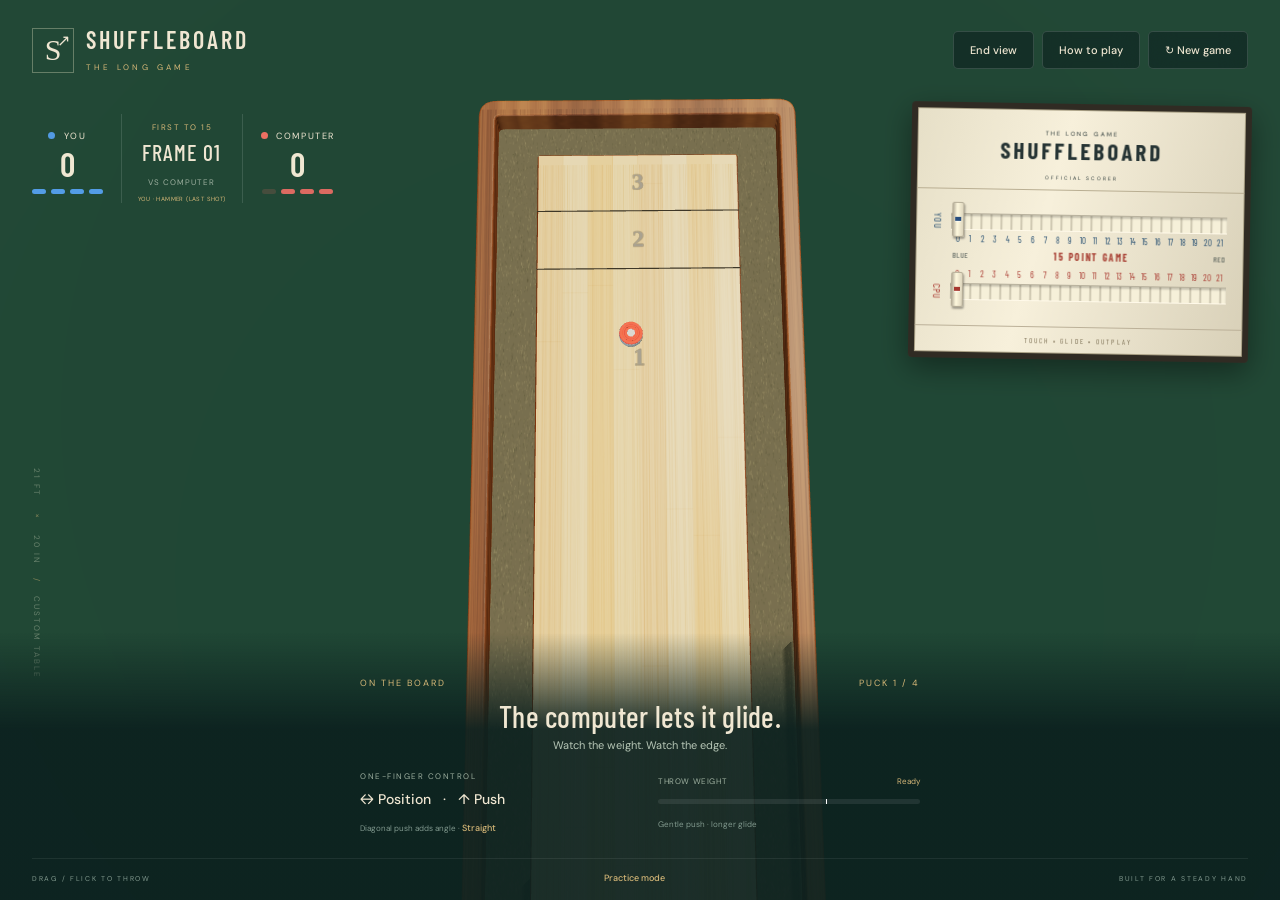
==== index.html @ edce2329 "Replace Blender template with playable 3D shuffleboard web game" ====
<!doctype html><html lang="en"><head><meta charset="utf-8"><meta name="viewport" content="width=device-width,initial-scale=1,maximum-scale=1,user-scalable=no"><meta name="theme-color" content="#102723"><title>Shuffleboard • The Long Game</title><link rel="stylesheet" href="style.css"></head><body>
<canvas id="game" aria-label="3D shuffleboard table. Slide sideways to position, push up, and release to throw."></canvas>
<header><div class="brand"><span class="mark">S<span>↗</span></span><div><h1>SHUFFLEBOARD</h1><small>THE LONG GAME</small></div></div><div class="actions"><button id="view" title="Toggle scoring-end view">End view</button><button id="help">How to play</button><button id="reset" title="Start a new game">↻ <span>New game</span></button></div></header>
<section class="scoreboard"><div class="player"><span class="label"><i class="blue"></i> YOU</span><strong id="humanScore">0</strong><div class="pucks" id="humanPucks"></div></div><div class="round"><small>FIRST TO 15</small><b id="frame">FRAME 01</b><span id="modeLabel">VS COMPUTER</span><span id="hammer" class="hammer">COMPUTER · HAMMER (LAST SHOT)</span></div><div class="player"><span class="label"><i class="red"></i> COMPUTER</span><strong id="computerScore">0</strong><div class="pucks" id="computerPucks"></div></div></section>
<aside class="vintage" aria-label="Vintage slide scoreboard"><div class="vintage-top"><span>THE LONG GAME</span><b>SHUFFLEBOARD</b><span>OFFICIAL SCORER</span></div><div class="vintage-body"><div class="score-track blue-track"><span class="track-name">YOU</span><div class="number-rail" id="rail0"><i class="peg" id="peg0"></i></div></div><div class="scorer-center"><span>BLUE</span><b>15 POINT GAME</b><span>RED</span></div><div class="score-track red-track"><span class="track-name">CPU</span><div class="number-rail" id="rail1"><i class="peg" id="peg1"></i></div></div></div><div class="vintage-foot">TOUCH • GLIDE • OUTPLAY</div></aside><button id="endPreview" class="end-preview" aria-label="Enlarge the full scoring area"><span>FULL SCORING AREA · TAP TO ENLARGE</span><canvas id="endCanvas" aria-label="Overhead scoring end and current aiming lane"></canvas></button><div class="table-tag">21 FT <span>×</span> 20 IN <span> / </span> CUSTOM TABLE</div>
<div class="toast" id="toast" role="status"></div><div class="loading" id="loading">Setting the table…</div>
<footer><div class="shot-head"><span id="turn">YOUR SHOT</span><span id="shotCount">PUCK 1 / 4</span></div><h2 id="instruction">A little touch goes a long way.</h2><p id="hint">Slide sideways to position. Push up and release to throw.</p><div class="controls"><div class="gesture-guide"><span>ONE-FINGER CONTROL</span><b>↔ Position &nbsp; · &nbsp; ↑ Push</b><small>Diagonal push adds angle · <b id="angleText">Straight</b></small></div><div class="power"><div><span>THROW WEIGHT</span><b id="powerText">Ready</b></div><div class="track"><div id="powerFill"></div><i></i></div><small>Gentle push · longer glide</small></div><button id="next" hidden>Next frame ↗</button></div><div class="bottom"><span>DRAG / FLICK TO THROW</span><button id="practice">Practice mode</button><span>BUILT FOR A STEADY HAND</span></div></footer>
<dialog id="rules"><button id="closeHelp" class="close">×</button><small>WELCOME TO THE TABLE</small><h2>Touch. Glide. Outplay.</h2><p>You're blue. The computer is red. Hold the puck or touch anywhere on the table. Slide sideways to set your starting position, then push upward. A straight push stays straight; a deliberate diagonal during the forward stroke adds up to 3° of left or right angle. The blue line previews your direction. On phones, push distance controls weight, so you can move slowly and release when the meter shows the strength you want. With a mouse, forward speed controls weight.</p><p>Four pucks each, alternating turns. An opening coin toss chooses who goes first. The player who scores leads the next frame; if neither scores, the previous hammer player leads. The hammer is the last shot of a frame. Knock opponents away, but mind the gutters. Only the leading color scores, and only its pucks beyond the opponent's furthest puck.</p><div class="rules-grid"><b>1</b><span>Clear the far foul line, 72″ from the end.</span><b>2</b><span>Completely clear the line 12″ from the end.</span><b>3</b><span>Completely clear the line 6″ from the end.</span><b>4</b><span>Hang over the far edge without falling.</span></div><p class="fine">Line-touching pucks receive the lower score. First to 15 wins. Practice mode lets you throw without the computer. Keyboard: ← → position, Q / E angle, hold and release Space for power. Tap the scoring inset to see the entire scoring area.</p><a href="https://www.shuffleboardfederation.com/shuffleboard-federation-official-table-shuffleboard-rules.html" target="_blank" rel="noopener">Scoring dimensions · Shuffleboard Federation ↗</a></dialog>
<script type="module" src="game.js"></script></body></html>
---- style.css ----
@import url('https://fonts.googleapis.com/css2?family=Barlow+Condensed:wght@500;600;700&family=DM+Sans:wght@400;500;600;700&display=swap');
:root{color-scheme:dark;--cream:#f0e7d2;--muted:#9daf9f;--gold:#d6b878}*{box-sizing:border-box}body{margin:0;background:#102723;color:var(--cream);font-family:'DM Sans',Arial,sans-serif;overflow:hidden}#game{position:fixed;inset:0;width:100%;height:100%;touch-action:none}header{position:fixed;inset:25px 32px auto;display:flex;justify-content:space-between;align-items:center;pointer-events:none}.brand{display:flex;gap:12px;align-items:center}.mark{border:1px solid #a9b39780;width:42px;height:45px;display:grid;place-content:center;font:30px Georgia;position:relative}.mark span{font:16px Arial;position:absolute;right:3px;top:2px}h1{font:600 24px 'Barlow Condensed',sans-serif;letter-spacing:3px;margin:0}small{font-size:9px;letter-spacing:2px}.brand small{color:var(--gold);font-size:8px;letter-spacing:3.4px}.actions{display:flex;gap:8px;pointer-events:auto}button{border:1px solid #ffffff25;background:#102723b8;color:var(--cream);padding:11px 16px;border-radius:5px;font:500 11px 'DM Sans',sans-serif;cursor:pointer;backdrop-filter:blur(14px)}button:hover{border-color:var(--gold);background:#31453b}button:disabled{opacity:.4;cursor:default}.scoreboard{position:fixed;left:50%;top:104px;transform:translateX(-50%);display:flex;align-items:center;gap:32px;background:#0c211fc7;border:1px solid #ffffff13;border-radius:9px;padding:15px 30px;backdrop-filter:blur(18px)}.player{min-width:90px;text-align:center}.label{font-size:9px;letter-spacing:1.6px;white-space:nowrap}.label i{display:inline-block;width:7px;height:7px;border-radius:50%;margin-right:5px}.blue{background:#529ae2}.red{background:#ed6f62}.player strong{display:block;font:600 43px 'Barlow Condensed',sans-serif;line-height:1.15}.round{text-align:center;border-inline:1px solid #ffffff20;padding:0 27px;white-space:nowrap}.round small{color:var(--gold);font-size:8px;letter-spacing:1.5px}.round b{display:block;font:500 22px 'Barlow Condensed',sans-serif;margin:4px 0;letter-spacing:1px}.round span{font-size:8px;color:var(--muted);letter-spacing:1px}.pucks{display:flex;justify-content:center;gap:5px;margin-top:6px}.pucks i{height:5px;width:14px;border-radius:3px;background:#539ce6}.pucks.red-pucks i{background:#dc6a61}.pucks i.used{opacity:.2}.table-tag{position:fixed;left:32px;top:52%;writing-mode:vertical-rl;font-size:8px;letter-spacing:2px;color:#c3ceb370}.table-tag span{color:#d7b8788c;margin:9px 0}footer{position:fixed;bottom:0;left:0;right:0;padding:44px 32px 16px;background:linear-gradient(transparent,#0c211fed 36%);pointer-events:none}.shot-head{display:flex;justify-content:space-between;font-size:9px;letter-spacing:2px;max-width:560px;margin:0 auto;color:var(--gold)}h2{font:500 30px 'Barlow Condensed',sans-serif;text-align:center;margin:9px 0 4px;letter-spacing:.3px}footer p{font-size:11px;color:#b6c6b6;text-align:center;margin:0 0 19px}.controls{display:flex;max-width:560px;gap:36px;margin:0 auto;align-items:center}.aim{width:48%;font-size:8px;letter-spacing:1.6px;color:var(--muted);pointer-events:auto}.aim input{display:block;width:100%;margin:11px 0 7px;accent-color:var(--gold);height:12px}.aim>span{display:flex;justify-content:space-between;font-size:7px;letter-spacing:1px;color:#81998e}.power{width:48%}.power>div:first-child{display:flex;justify-content:space-between;font-size:8px;letter-spacing:1.3px;color:var(--muted)}.power b{color:var(--gold);font-weight:400;letter-spacing:0}.track{height:5px;background:#ffffff15;border-radius:6px;margin:13px 0 7px;position:relative;overflow:hidden}.track>div{height:100%;width:0;background:var(--gold);transition:width .08s}.track i{position:absolute;left:64%;width:1px;height:100%;top:0;background:white}.power small{font-size:8px;letter-spacing:0;color:#81998e}.bottom{border-top:1px solid #ffffff12;margin-top:22px;padding-top:13px;display:flex;justify-content:space-between;align-items:center;font-size:7px;letter-spacing:1.7px;color:#81998e}.bottom button{pointer-events:auto;border:0;background:none;padding:0;color:var(--gold);font-size:9px}.toast{position:fixed;top:240px;left:50%;transform:translateX(-50%);padding:10px 18px;background:#0c211fea;border:1px solid #d6b87855;border-radius:30px;font-size:12px;opacity:0;transition:opacity .3s;pointer-events:none;white-space:nowrap}.toast.show{opacity:1}.loading{position:fixed;inset:0;display:grid;place-content:center;background:#102723;z-index:10;letter-spacing:2px;font-size:13px}#next{pointer-events:auto;background:var(--gold);color:#102723;white-space:nowrap}dialog{max-width:480px;width:90%;border:1px solid #d6b87855;background:#132d27;color:var(--cream);padding:34px;border-radius:12px;box-shadow:0 30px 100px #0008}dialog::backdrop{background:#03110dcc;backdrop-filter:blur(8px)}dialog h2{text-align:left;font-size:36px}dialog p{font-size:12px;line-height:1.8;color:#bac8b9}dialog small{color:var(--gold)}dialog .close{position:absolute;right:12px;top:12px;padding:4px 10px;font-size:20px}dialog a{font-size:10px;color:var(--gold)}.rules-grid{display:grid;grid-template-columns:25px 1fr;gap:12px;font-size:11px;align-items:center}.rules-grid b{font:24px 'Barlow Condensed';color:var(--gold)}.fine{font-size:10px!important}[hidden]{display:none!important}@media(max-width:600px){header{inset:16px 16px auto}.brand{gap:8px}h1{font-size:17px;letter-spacing:2px}.mark{width:31px;height:35px;font-size:24px}.brand small{font-size:6px;letter-spacing:2px}.actions{gap:5px}.actions button{padding:9px 8px;font-size:9px}#reset span{display:none}.scoreboard{top:79px;gap:12px;padding:11px 16px}.player{min-width:65px}.round{padding:0 14px}.round b{font-size:19px}.player strong{font-size:34px}.label{font-size:8px;letter-spacing:1px}.round small{font-size:7px}.table-tag{left:12px;font-size:7px}.toast{top:198px;font-size:11px}footer{padding:35px 20px 12px}h2{font-size:25px}footer p{font-size:10px;max-width:300px;margin:4px auto 14px;line-height:1.6}.controls{gap:24px}.bottom>span:last-child{display:none}.bottom{margin-top:15px}.shot-head{font-size:8px}dialog{padding:26px}}@media(max-height:650px){.scoreboard{top:70px;padding:8px 20px}.player strong{font-size:26px}footer{padding-top:20px}footer h2{font-size:22px}footer p{margin-bottom:10px}.bottom{margin-top:10px}}
.vintage{position:fixed;top:104px;right:30px;width:340px;transform:rotate(1deg);background:linear-gradient(105deg,#e6dfc7,#f7f0db 40%,#d8d0b8);color:#263434;border:6px solid #302b23;border-radius:4px;box-shadow:0 10px 30px #0006,inset 0 0 0 1px #a9a085;display:none;font-family:'Barlow Condensed',sans-serif}.vintage-top{padding:10px 12px 7px;text-align:center;border-bottom:1px solid #b9ae92}.vintage-top b{display:block;letter-spacing:3px;font-size:23px;line-height:1.1}.vintage-top span{font-family:'DM Sans',sans-serif;font-size:6px;letter-spacing:2px}.vintage-top span:last-child{font-size:5px}.vintage-body{padding:13px 18px 4px}.score-track{display:flex;align-items:center;gap:8px}.track-name{writing-mode:vertical-rl;font-size:10px;letter-spacing:1px;width:10px}.number-rail{position:relative;height:39px;flex:1;margin:0 6px}.number-rail:before{content:'';position:absolute;inset:11px -7px 11px;background:repeating-linear-gradient(90deg,#c1baa4 0px,#f6f0d9 2px,#f6f0d9 9px,#c1baa4 10px);border-top:1px solid #b9b29e;border-bottom:1px solid #fff9e9;box-shadow:inset 0 2px 2px #0003}.score-tick{position:absolute;bottom:-2px;transform:translateX(-50%);font-size:9px;line-height:1}.red-track .score-tick{top:-3px;bottom:auto}.peg{position:absolute;width:12px;height:35px;background:linear-gradient(90deg,#b8b09c,#fff9de 40%,#ddd5bd);border:1px solid #b5ad97;box-shadow:1px 2px 2px #0005;border-radius:2px;top:0;transform:translateX(-50%);z-index:2;transition:left 1s ease}.peg:after{content:'';position:absolute;width:6px;height:4px;background:#294f80;left:2px;top:14px;box-shadow:0 1px 1px #fff8}.red-track .peg:after{background:#a73830}.blue-track{color:#244d70}.red-track{color:#aa3b32}.scorer-center{display:flex;align-items:center;justify-content:space-between;padding:8px 0 11px 19px;font-size:7px;letter-spacing:1px}.scorer-center b{color:#a73e32;font-size:10px;letter-spacing:1.7px}.vintage-foot{font-size:7px;letter-spacing:2.2px;text-align:center;padding:9px;border-top:1px solid #bbb098;margin-top:10px;color:#796c50}@media(min-width:1150px){.vintage{display:block}.scoreboard{left:32px;transform:none;top:114px;background:transparent;border:0;backdrop-filter:none;padding:0;gap:18px}.round{padding:0 16px}.player{min-width:65px}.player strong{font-size:34px}.toast{top:104px}}

.gesture-guide{width:48%;color:var(--muted)}.gesture-guide>span{display:block;font-size:8px;letter-spacing:1.5px}.gesture-guide b{display:block;font-size:14px;font-weight:500;color:var(--cream);margin:9px 0 7px}.gesture-guide small{font-size:8px;letter-spacing:0;color:#81998e}.power>div:first-child{letter-spacing:.6px;gap:6px}.power b{white-space:nowrap}@media(max-width:600px){.gesture-guide b{font-size:12px}.gesture-guide>span{font-size:7px}.gesture-guide small{font-size:7px}.power>div:first-child{font-size:7px;letter-spacing:0}}

/* Keep phone controls below the puck, without a fade across the playfield. */
.end-preview{display:none;position:fixed;right:30px;top:380px;width:210px;border:1px solid #d6b87855;border-radius:6px;overflow:hidden;background:#102723;pointer-events:none}.end-preview>span{display:block;font-size:8px;letter-spacing:1.5px;padding:7px 9px;color:var(--gold)}#endCanvas{display:block;width:100%;height:auto;aspect-ratio:1.5}body[data-phase="aim"] .end-preview{display:block}
@media(min-width:601px) and (max-width:1149px){.end-preview{top:225px;right:20px;width:170px}}
@media(max-width:600px){
header{inset:12px 12px auto}.scoreboard{top:62px;padding:6px 12px;gap:10px}.player strong{font-size:25px}.round b{font-size:17px;margin:2px 0}.pucks{margin-top:3px}.round small{font-size:6px}.round span{font-size:6px}.scoreboard .label{font-size:7px}.round{padding:0 12px}
footer{padding:9px 16px calc(8px + env(safe-area-inset-bottom));background:#0c211f;border-top:1px solid #ffffff20}footer h2{font-size:19px;margin:3px 0 5px}body[data-phase="aim"] footer h2{display:none}footer p{display:none}.controls{gap:18px;margin-top:6px}.gesture-guide b{margin:5px 0 4px}.track{margin:8px 0 5px}.bottom{margin-top:7px;padding-top:7px}.bottom>span{font-size:6px}.shot-head{font-size:7px}.end-preview{top:137px;right:10px;width:128px}.end-preview>span{font-size:6px;padding:5px 6px;letter-spacing:1px}.toast{top:127px;font-size:10px;max-width:90vw;white-space:normal}.table-tag{display:none}
}

.round .hammer{display:block;margin-top:5px;font-size:6px;color:var(--gold);letter-spacing:.4px}@media(max-width:600px){.round .hammer{font-size:5px;max-width:100px;white-space:normal;line-height:1.4}.scoreboard{padding-top:4px;padding-bottom:4px}}

.end-preview{padding:0;pointer-events:auto;text-align:left;cursor:zoom-in;width:264px}.end-preview:hover{background:#102723}#endCanvas{aspect-ratio:22/9}.gesture-guide small #angleText{display:inline;font-size:9px;color:var(--gold);margin:0;font-weight:500}
@media(max-width:600px){
.scoreboard{position:static;inset:auto;transform:none;max-width:100%;justify-content:space-between;gap:8px;margin:0 0 7px;padding:3px 0 7px;border:0;border-bottom:1px solid #ffffff18;border-radius:0;background:none;backdrop-filter:none}.player{display:grid;grid-template-columns:auto auto;align-items:center;column-gap:7px;min-width:64px}.player strong{font-size:22px}.pucks{grid-column:1 / -1;margin-top:0}.round{padding:0 9px;border:0;display:flex;align-items:center;gap:9px;white-space:normal}.round b{font-size:13px;white-space:nowrap}.round small,.round #modeLabel{display:none}.round .hammer{font-size:6px;margin:0;max-width:86px;line-height:1.35}.scoreboard .label{font-size:7px;letter-spacing:.5px}
.end-preview{top:66px;right:10px;width:154px}.end-preview>span{font-size:5px;letter-spacing:.5px;padding:5px}.toast{top:58px;max-width:56vw;left:12px;transform:none;font-size:9px;border-radius:6px}.gesture-guide small{font-size:6px}.gesture-guide small #angleText{font-size:8px}.power{flex:1}.gesture-guide{width:52%}.bottom{padding-top:5px;margin-top:5px}
}
@media(max-width:600px){.end-preview{left:10px;right:auto;width:128px}.toast{left:auto;right:12px;max-width:54vw}}
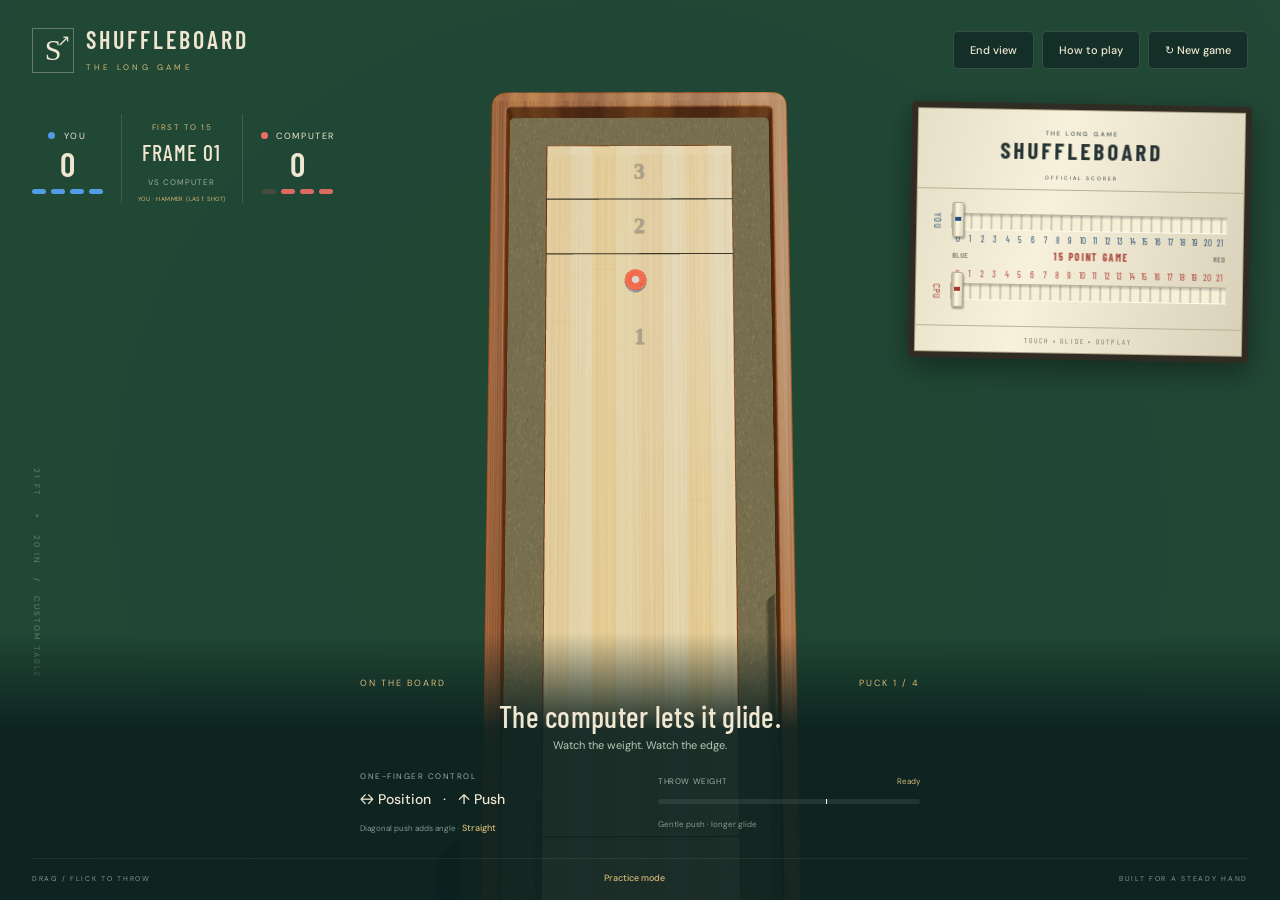
==== commit 4dae7b3d: "Add puck favicon, touch icon, and shuffleboard menu JPEG" ====
--- a/index.html
+++ b/index.html
@@ -1,4 +1,4 @@
-<!doctype html><html lang="en"><head><meta charset="utf-8"><meta name="viewport" content="width=device-width,initial-scale=1,maximum-scale=1,user-scalable=no"><meta name="theme-color" content="#102723"><title>Shuffleboard • The Long Game</title><link rel="stylesheet" href="style.css"></head><body>
+<!doctype html><html lang="en"><head><meta charset="utf-8"><meta name="viewport" content="width=device-width,initial-scale=1,maximum-scale=1,user-scalable=no"><meta name="theme-color" content="#102723"><link rel="icon" type="image/svg+xml" href="./favicon.svg"><link rel="icon" href="./favicon.ico" sizes="any"><link rel="apple-touch-icon" href="./apple-touch-icon.png"><meta name="description" content="Slide, angle, and knock your way to 15 in a 3D shuffleboard game built for mouse or touch."><meta property="og:image" content="https://shuffleboard.bitterradish.com/shuffleboard-menu.jpg"><title>Shuffleboard • The Long Game</title><link rel="stylesheet" href="style.css"></head><body>
 <canvas id="game" aria-label="3D shuffleboard table. Slide sideways to position, push up, and release to throw."></canvas>
 <header><div class="brand"><span class="mark">S<span>↗</span></span><div><h1>SHUFFLEBOARD</h1><small>THE LONG GAME</small></div></div><div class="actions"><button id="view" title="Toggle scoring-end view">End view</button><button id="help">How to play</button><button id="reset" title="Start a new game">↻ <span>New game</span></button></div></header>
 <section class="scoreboard"><div class="player"><span class="label"><i class="blue"></i> YOU</span><strong id="humanScore">0</strong><div class="pucks" id="humanPucks"></div></div><div class="round"><small>FIRST TO 15</small><b id="frame">FRAME 01</b><span id="modeLabel">VS COMPUTER</span><span id="hammer" class="hammer">COMPUTER · HAMMER (LAST SHOT)</span></div><div class="player"><span class="label"><i class="red"></i> COMPUTER</span><strong id="computerScore">0</strong><div class="pucks" id="computerPucks"></div></div></section>
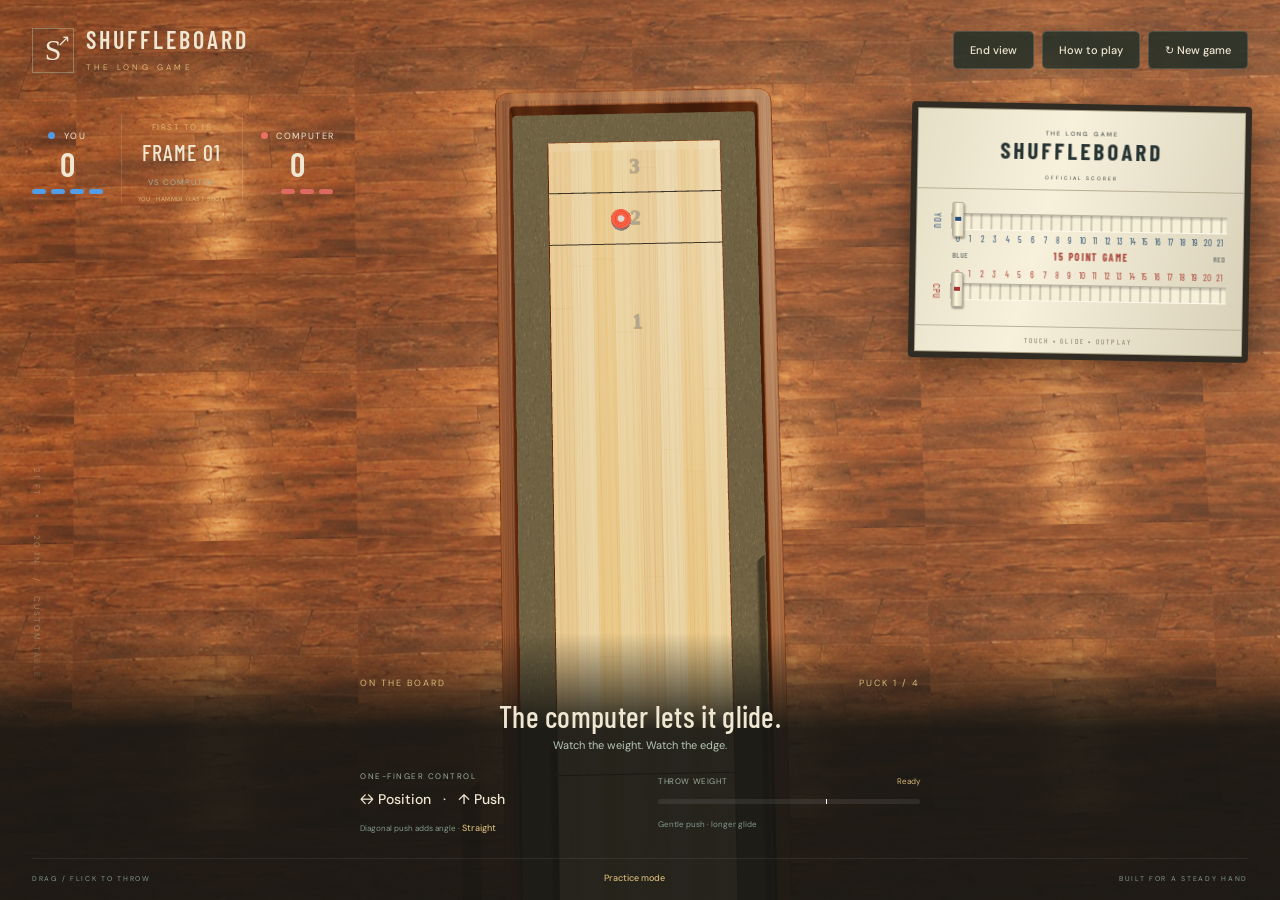
==== commit 8120f604: "Add photorealistic pub atmosphere and persistent resettable win record" ====
--- a/index.html
+++ b/index.html
@@ -4,6 +4,6 @@
 <section class="scoreboard"><div class="player"><span class="label"><i class="blue"></i> YOU</span><strong id="humanScore">0</strong><div class="pucks" id="humanPucks"></div></div><div class="round"><small>FIRST TO 15</small><b id="frame">FRAME 01</b><span id="modeLabel">VS COMPUTER</span><span id="hammer" class="hammer">COMPUTER · HAMMER (LAST SHOT)</span></div><div class="player"><span class="label"><i class="red"></i> COMPUTER</span><strong id="computerScore">0</strong><div class="pucks" id="computerPucks"></div></div></section>
 <aside class="vintage" aria-label="Vintage slide scoreboard"><div class="vintage-top"><span>THE LONG GAME</span><b>SHUFFLEBOARD</b><span>OFFICIAL SCORER</span></div><div class="vintage-body"><div class="score-track blue-track"><span class="track-name">YOU</span><div class="number-rail" id="rail0"><i class="peg" id="peg0"></i></div></div><div class="scorer-center"><span>BLUE</span><b>15 POINT GAME</b><span>RED</span></div><div class="score-track red-track"><span class="track-name">CPU</span><div class="number-rail" id="rail1"><i class="peg" id="peg1"></i></div></div></div><div class="vintage-foot">TOUCH • GLIDE • OUTPLAY</div></aside><button id="endPreview" class="end-preview" aria-label="Enlarge the full scoring area"><span>FULL SCORING AREA · TAP TO ENLARGE</span><canvas id="endCanvas" aria-label="Overhead scoring end and current aiming lane"></canvas></button><div class="table-tag">21 FT <span>×</span> 20 IN <span> / </span> CUSTOM TABLE</div>
 <div class="toast" id="toast" role="status"></div><div class="loading" id="loading">Setting the table…</div>
-<footer><div class="shot-head"><span id="turn">YOUR SHOT</span><span id="shotCount">PUCK 1 / 4</span></div><h2 id="instruction">A little touch goes a long way.</h2><p id="hint">Slide sideways to position. Push up and release to throw.</p><div class="controls"><div class="gesture-guide"><span>ONE-FINGER CONTROL</span><b>↔ Position &nbsp; · &nbsp; ↑ Push</b><small>Diagonal push adds angle · <b id="angleText">Straight</b></small></div><div class="power"><div><span>THROW WEIGHT</span><b id="powerText">Ready</b></div><div class="track"><div id="powerFill"></div><i></i></div><small>Gentle push · longer glide</small></div><button id="next" hidden>Next frame ↗</button></div><div class="bottom"><span>DRAG / FLICK TO THROW</span><button id="practice">Practice mode</button><span>BUILT FOR A STEADY HAND</span></div></footer>
+<footer><div class="shot-head"><span id="turn">YOUR SHOT</span><span id="shotCount">PUCK 1 / 4</span></div><h2 id="instruction">A little touch goes a long way.</h2><p id="hint">Slide sideways to position. Push up and release to throw.</p><div class="controls"><div class="gesture-guide"><span>ONE-FINGER CONTROL</span><b>↔ Position &nbsp; · &nbsp; ↑ Push</b><small>Diagonal push adds angle · <b id="angleText">Straight</b></small></div><div class="power"><div><span>THROW WEIGHT</span><b id="powerText">Ready</b></div><div class="track"><div id="powerFill"></div><i></i></div><small>Gentle push · longer glide</small></div><button id="next" hidden>Next frame ↗</button></div><section id="career" class="career" aria-label="Running win record" hidden><div><small>RUNNING WIN RECORD · THIS BROWSER</small><p>You <b id="careerHuman">0</b><span>vs</span> Computer <b id="careerComputer">0</b></p></div><button id="resetCareer">Reset record</button></section><div class="bottom"><span>DRAG / FLICK TO THROW</span><button id="practice">Practice mode</button><span>BUILT FOR A STEADY HAND</span></div></footer>
 <dialog id="rules"><button id="closeHelp" class="close">×</button><small>WELCOME TO THE TABLE</small><h2>Touch. Glide. Outplay.</h2><p>You're blue. The computer is red. Hold the puck or touch anywhere on the table. Slide sideways to set your starting position, then push upward. A straight push stays straight; a deliberate diagonal during the forward stroke adds up to 3° of left or right angle. The blue line previews your direction. On phones, push distance controls weight, so you can move slowly and release when the meter shows the strength you want. With a mouse, forward speed controls weight.</p><p>Four pucks each, alternating turns. An opening coin toss chooses who goes first. The player who scores leads the next frame; if neither scores, the previous hammer player leads. The hammer is the last shot of a frame. Knock opponents away, but mind the gutters. Only the leading color scores, and only its pucks beyond the opponent's furthest puck.</p><div class="rules-grid"><b>1</b><span>Clear the far foul line, 72″ from the end.</span><b>2</b><span>Completely clear the line 12″ from the end.</span><b>3</b><span>Completely clear the line 6″ from the end.</span><b>4</b><span>Hang over the far edge without falling.</span></div><p class="fine">Line-touching pucks receive the lower score. First to 15 wins. Practice mode lets you throw without the computer. Keyboard: ← → position, Q / E angle, hold and release Space for power. Tap the scoring inset to see the entire scoring area.</p><a href="https://www.shuffleboardfederation.com/shuffleboard-federation-official-table-shuffleboard-rules.html" target="_blank" rel="noopener">Scoring dimensions · Shuffleboard Federation ↗</a></dialog>
 <script type="module" src="game.js"></script></body></html>
--- a/style.css
+++ b/style.css
@@ -20,3 +20,7 @@
 .end-preview{top:66px;right:10px;width:154px}.end-preview>span{font-size:5px;letter-spacing:.5px;padding:5px}.toast{top:58px;max-width:56vw;left:12px;transform:none;font-size:9px;border-radius:6px}.gesture-guide small{font-size:6px}.gesture-guide small #angleText{font-size:8px}.power{flex:1}.gesture-guide{width:52%}.bottom{padding-top:5px;margin-top:5px}
 }
 @media(max-width:600px){.end-preview{left:10px;right:auto;width:128px}.toast{left:auto;right:12px;max-width:54vw}}
+
+/* Neutral overlays keep the photographic room and maple board readable. */
+body{background:#292019}footer{background:linear-gradient(transparent,#171713ed 36%)}.scoreboard{background:#171713c9}.career{max-width:560px;margin:12px auto 0;padding:10px 12px;border:1px solid #d6b87840;border-radius:5px;display:flex;align-items:center;justify-content:space-between;gap:12px;background:#171713ef}.career small{font-size:7px;letter-spacing:1.3px;color:var(--gold)}.career p{display:block!important;margin:4px 0 0;text-align:left;color:var(--cream);font-size:11px}.career b{font-size:18px;margin-left:5px}.career p span{margin:0 12px;color:var(--muted)}.career button{pointer-events:auto;padding:8px 10px;font-size:9px}@media(min-width:1150px){.scoreboard{background:transparent}}@media(max-width:600px){footer{background:#171713}.scoreboard{background:transparent}.career{margin-top:8px;padding:7px 9px}.career small{font-size:6px}.career b{font-size:16px}.career p span{margin:0 7px}.career button{font-size:8px}}
+body[data-phase="over"] .gesture-guide,body[data-phase="over"] .power,body[data-phase="frame"] .gesture-guide,body[data-phase="frame"] .power{display:none}body[data-phase="over"] .controls,body[data-phase="frame"] .controls{justify-content:center}
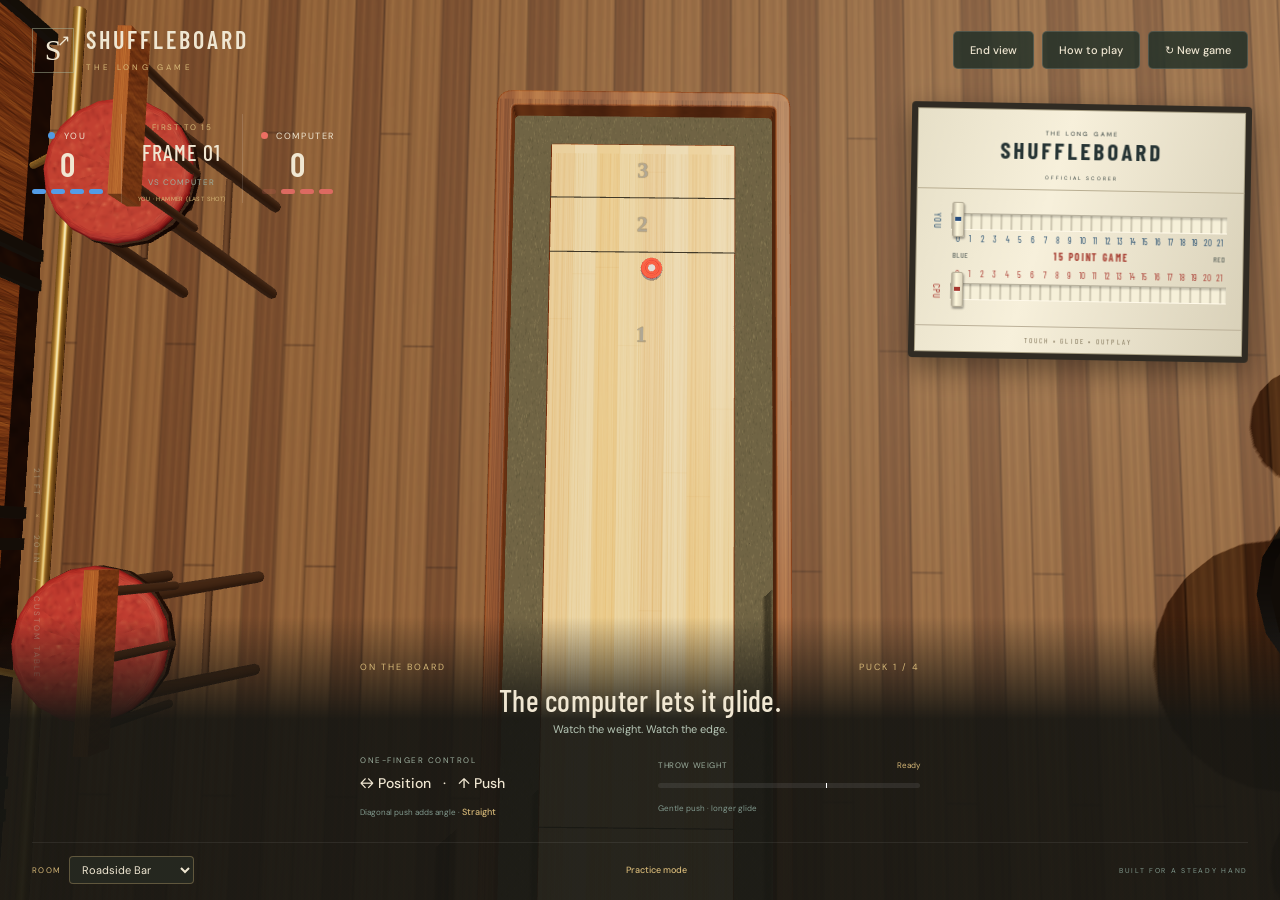
==== commit 623d3386: "Add selectable modeled Roadside Bar room inspired by supplied pub references" ====
--- a/index.html
+++ b/index.html
@@ -4,6 +4,6 @@
 <section class="scoreboard"><div class="player"><span class="label"><i class="blue"></i> YOU</span><strong id="humanScore">0</strong><div class="pucks" id="humanPucks"></div></div><div class="round"><small>FIRST TO 15</small><b id="frame">FRAME 01</b><span id="modeLabel">VS COMPUTER</span><span id="hammer" class="hammer">COMPUTER · HAMMER (LAST SHOT)</span></div><div class="player"><span class="label"><i class="red"></i> COMPUTER</span><strong id="computerScore">0</strong><div class="pucks" id="computerPucks"></div></div></section>
 <aside class="vintage" aria-label="Vintage slide scoreboard"><div class="vintage-top"><span>THE LONG GAME</span><b>SHUFFLEBOARD</b><span>OFFICIAL SCORER</span></div><div class="vintage-body"><div class="score-track blue-track"><span class="track-name">YOU</span><div class="number-rail" id="rail0"><i class="peg" id="peg0"></i></div></div><div class="scorer-center"><span>BLUE</span><b>15 POINT GAME</b><span>RED</span></div><div class="score-track red-track"><span class="track-name">CPU</span><div class="number-rail" id="rail1"><i class="peg" id="peg1"></i></div></div></div><div class="vintage-foot">TOUCH • GLIDE • OUTPLAY</div></aside><button id="endPreview" class="end-preview" aria-label="Enlarge the full scoring area"><span>FULL SCORING AREA · TAP TO ENLARGE</span><canvas id="endCanvas" aria-label="Overhead scoring end and current aiming lane"></canvas></button><div class="table-tag">21 FT <span>×</span> 20 IN <span> / </span> CUSTOM TABLE</div>
 <div class="toast" id="toast" role="status"></div><div class="loading" id="loading">Setting the table…</div>
-<footer><div class="shot-head"><span id="turn">YOUR SHOT</span><span id="shotCount">PUCK 1 / 4</span></div><h2 id="instruction">A little touch goes a long way.</h2><p id="hint">Slide sideways to position. Push up and release to throw.</p><div class="controls"><div class="gesture-guide"><span>ONE-FINGER CONTROL</span><b>↔ Position &nbsp; · &nbsp; ↑ Push</b><small>Diagonal push adds angle · <b id="angleText">Straight</b></small></div><div class="power"><div><span>THROW WEIGHT</span><b id="powerText">Ready</b></div><div class="track"><div id="powerFill"></div><i></i></div><small>Gentle push · longer glide</small></div><button id="next" hidden>Next frame ↗</button></div><section id="career" class="career" aria-label="Running win record" hidden><div><small>RUNNING WIN RECORD · THIS BROWSER</small><p>You <b id="careerHuman">0</b><span>vs</span> Computer <b id="careerComputer">0</b></p></div><button id="resetCareer">Reset record</button></section><div class="bottom"><span>DRAG / FLICK TO THROW</span><button id="practice">Practice mode</button><span>BUILT FOR A STEADY HAND</span></div></footer>
-<dialog id="rules"><button id="closeHelp" class="close">×</button><small>WELCOME TO THE TABLE</small><h2>Touch. Glide. Outplay.</h2><p>You're blue. The computer is red. Hold the puck or touch anywhere on the table. Slide sideways to set your starting position, then push upward. A straight push stays straight; a deliberate diagonal during the forward stroke adds up to 3° of left or right angle. The blue line previews your direction. On phones, push distance controls weight, so you can move slowly and release when the meter shows the strength you want. With a mouse, forward speed controls weight.</p><p>Four pucks each, alternating turns. An opening coin toss chooses who goes first. The player who scores leads the next frame; if neither scores, the previous hammer player leads. The hammer is the last shot of a frame. Knock opponents away, but mind the gutters. Only the leading color scores, and only its pucks beyond the opponent's furthest puck.</p><div class="rules-grid"><b>1</b><span>Clear the far foul line, 72″ from the end.</span><b>2</b><span>Completely clear the line 12″ from the end.</span><b>3</b><span>Completely clear the line 6″ from the end.</span><b>4</b><span>Hang over the far edge without falling.</span></div><p class="fine">Line-touching pucks receive the lower score. First to 15 wins. Practice mode lets you throw without the computer. Keyboard: ← → position, Q / E angle, hold and release Space for power. Tap the scoring inset to see the entire scoring area.</p><a href="https://www.shuffleboardfederation.com/shuffleboard-federation-official-table-shuffleboard-rules.html" target="_blank" rel="noopener">Scoring dimensions · Shuffleboard Federation ↗</a></dialog>
+<footer><div class="shot-head"><span id="turn">YOUR SHOT</span><span id="shotCount">PUCK 1 / 4</span></div><h2 id="instruction">A little touch goes a long way.</h2><p id="hint">Slide sideways to position. Push up and release to throw.</p><div class="controls"><div class="gesture-guide"><span>ONE-FINGER CONTROL</span><b>↔ Position &nbsp; · &nbsp; ↑ Push</b><small>Diagonal push adds angle · <b id="angleText">Straight</b></small></div><div class="power"><div><span>THROW WEIGHT</span><b id="powerText">Ready</b></div><div class="track"><div id="powerFill"></div><i></i></div><small>Gentle push · longer glide</small></div><button id="next" hidden>Next frame ↗</button></div><section id="career" class="career" aria-label="Running win record" hidden><div><small>RUNNING WIN RECORD · THIS BROWSER</small><p>You <b id="careerHuman">0</b><span>vs</span> Computer <b id="careerComputer">0</b></p></div><button id="resetCareer">Reset record</button></section><div class="bottom"><label class="room-picker" for="roomSelect">ROOM <select id="roomSelect" aria-label="Room"><option value="roadside">Roadside Bar</option><option value="classic">Classic Room</option></select></label><button id="practice">Practice mode</button><span>BUILT FOR A STEADY HAND</span></div></footer>
+<dialog id="rules"><button id="closeHelp" class="close">×</button><small>WELCOME TO THE TABLE</small><h2>Touch. Glide. Outplay.</h2><p>You're blue. The computer is red. Hold the puck or touch anywhere on the table. Slide sideways to set your starting position, then push upward. A straight push stays straight; a deliberate diagonal during the forward stroke adds up to 3° of left or right angle. The blue line previews your direction. On phones, push distance controls weight, so you can move slowly and release when the meter shows the strength you want. With a mouse, forward speed controls weight.</p><p>Four pucks each, alternating turns. An opening coin toss chooses who goes first. The player who scores leads the next frame; if neither scores, the previous hammer player leads. The hammer is the last shot of a frame. Knock opponents away, but mind the gutters. Only the leading color scores, and only its pucks beyond the opponent's furthest puck.</p><div class="rules-grid"><b>1</b><span>Clear the far foul line, 72″ from the end.</span><b>2</b><span>Completely clear the line 12″ from the end.</span><b>3</b><span>Completely clear the line 6″ from the end.</span><b>4</b><span>Hang over the far edge without falling.</span></div><p class="fine">Line-touching pucks receive the lower score. First to 15 wins. Practice mode lets you throw without the computer. Use the Room selector below the controls to choose Roadside Bar or Classic Room; changing rooms keeps your game in progress. Keyboard: ← → position, Q / E angle, hold and release Space for power. Tap the scoring inset to see the entire scoring area.</p><a href="https://www.shuffleboardfederation.com/shuffleboard-federation-official-table-shuffleboard-rules.html" target="_blank" rel="noopener">Scoring dimensions · Shuffleboard Federation ↗</a></dialog>
 <script type="module" src="game.js"></script></body></html>
--- a/style.css
+++ b/style.css
@@ -24,3 +24,7 @@
 /* Neutral overlays keep the photographic room and maple board readable. */
 body{background:#292019}footer{background:linear-gradient(transparent,#171713ed 36%)}.scoreboard{background:#171713c9}.career{max-width:560px;margin:12px auto 0;padding:10px 12px;border:1px solid #d6b87840;border-radius:5px;display:flex;align-items:center;justify-content:space-between;gap:12px;background:#171713ef}.career small{font-size:7px;letter-spacing:1.3px;color:var(--gold)}.career p{display:block!important;margin:4px 0 0;text-align:left;color:var(--cream);font-size:11px}.career b{font-size:18px;margin-left:5px}.career p span{margin:0 12px;color:var(--muted)}.career button{pointer-events:auto;padding:8px 10px;font-size:9px}@media(min-width:1150px){.scoreboard{background:transparent}}@media(max-width:600px){footer{background:#171713}.scoreboard{background:transparent}.career{margin-top:8px;padding:7px 9px}.career small{font-size:6px}.career b{font-size:16px}.career p span{margin:0 7px}.career button{font-size:8px}}
 body[data-phase="over"] .gesture-guide,body[data-phase="over"] .power,body[data-phase="frame"] .gesture-guide,body[data-phase="frame"] .power{display:none}body[data-phase="over"] .controls,body[data-phase="frame"] .controls{justify-content:center}
+
+/* Room choice stays in the bottom utility row, clear of the playing surface. */
+.room-picker{display:flex;align-items:center;gap:8px;color:var(--gold);font-size:8px;letter-spacing:1.3px;pointer-events:auto}.room-picker select{color:var(--cream);background:#25271f;border:1px solid #d6b87855;border-radius:4px;padding:5px 24px 5px 8px;font:11px 'DM Sans',Arial,sans-serif;cursor:pointer;max-width:160px}.room-picker select:focus-visible{outline:2px solid var(--gold);outline-offset:2px}.room-picker option{background:#25271f;color:var(--cream)}
+@media(max-width:600px){.room-picker{font-size:6px;gap:5px;letter-spacing:.7px}.room-picker select{font-size:10px;padding:4px 19px 4px 6px;max-width:140px}.bottom{align-items:center}}
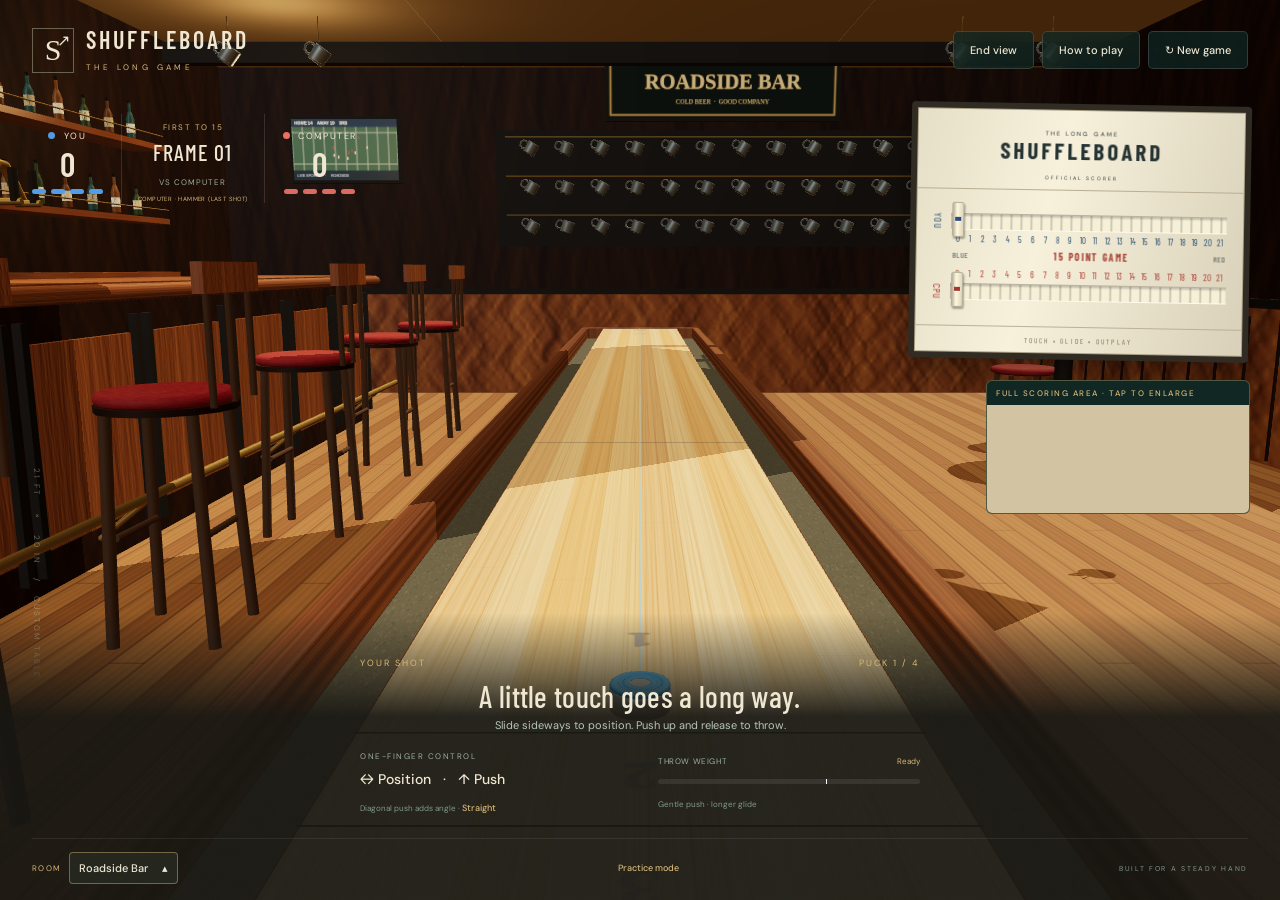
==== commit e7ad8de9: "Replace native room dropdown with tested chooser and add configurable GoatCounter hooks" ====
--- a/index.html
+++ b/index.html
@@ -1,9 +1,10 @@
-<!doctype html><html lang="en"><head><meta charset="utf-8"><meta name="viewport" content="width=device-width,initial-scale=1,maximum-scale=1,user-scalable=no"><meta name="theme-color" content="#102723"><link rel="icon" type="image/svg+xml" href="./favicon.svg"><link rel="icon" href="./favicon.ico" sizes="any"><link rel="apple-touch-icon" href="./apple-touch-icon.png"><meta name="description" content="Slide, angle, and knock your way to 15 in a 3D shuffleboard game built for mouse or touch."><meta property="og:image" content="https://shuffleboard.bitterradish.com/shuffleboard-menu.jpg"><title>Shuffleboard • The Long Game</title><link rel="stylesheet" href="style.css"></head><body>
+<!doctype html><html lang="en"><head><meta charset="utf-8"><meta name="viewport" content="width=device-width,initial-scale=1,maximum-scale=1,user-scalable=no"><meta name="theme-color" content="#102723"><link rel="icon" type="image/svg+xml" href="./favicon.svg"><link rel="icon" href="./favicon.ico" sizes="any"><link rel="apple-touch-icon" href="./apple-touch-icon.png"><meta name="description" content="Slide, angle, and knock your way to 15 in a 3D shuffleboard game built for mouse or touch."><meta property="og:image" content="https://shuffleboard.bitterradish.com/shuffleboard-menu.jpg"><title>Shuffleboard • The Long Game</title><link rel="stylesheet" href="style.css?v=20261117-picker"></head><body>
 <canvas id="game" aria-label="3D shuffleboard table. Slide sideways to position, push up, and release to throw."></canvas>
 <header><div class="brand"><span class="mark">S<span>↗</span></span><div><h1>SHUFFLEBOARD</h1><small>THE LONG GAME</small></div></div><div class="actions"><button id="view" title="Toggle scoring-end view">End view</button><button id="help">How to play</button><button id="reset" title="Start a new game">↻ <span>New game</span></button></div></header>
 <section class="scoreboard"><div class="player"><span class="label"><i class="blue"></i> YOU</span><strong id="humanScore">0</strong><div class="pucks" id="humanPucks"></div></div><div class="round"><small>FIRST TO 15</small><b id="frame">FRAME 01</b><span id="modeLabel">VS COMPUTER</span><span id="hammer" class="hammer">COMPUTER · HAMMER (LAST SHOT)</span></div><div class="player"><span class="label"><i class="red"></i> COMPUTER</span><strong id="computerScore">0</strong><div class="pucks" id="computerPucks"></div></div></section>
 <aside class="vintage" aria-label="Vintage slide scoreboard"><div class="vintage-top"><span>THE LONG GAME</span><b>SHUFFLEBOARD</b><span>OFFICIAL SCORER</span></div><div class="vintage-body"><div class="score-track blue-track"><span class="track-name">YOU</span><div class="number-rail" id="rail0"><i class="peg" id="peg0"></i></div></div><div class="scorer-center"><span>BLUE</span><b>15 POINT GAME</b><span>RED</span></div><div class="score-track red-track"><span class="track-name">CPU</span><div class="number-rail" id="rail1"><i class="peg" id="peg1"></i></div></div></div><div class="vintage-foot">TOUCH • GLIDE • OUTPLAY</div></aside><button id="endPreview" class="end-preview" aria-label="Enlarge the full scoring area"><span>FULL SCORING AREA · TAP TO ENLARGE</span><canvas id="endCanvas" aria-label="Overhead scoring end and current aiming lane"></canvas></button><div class="table-tag">21 FT <span>×</span> 20 IN <span> / </span> CUSTOM TABLE</div>
 <div class="toast" id="toast" role="status"></div><div class="loading" id="loading">Setting the table…</div>
-<footer><div class="shot-head"><span id="turn">YOUR SHOT</span><span id="shotCount">PUCK 1 / 4</span></div><h2 id="instruction">A little touch goes a long way.</h2><p id="hint">Slide sideways to position. Push up and release to throw.</p><div class="controls"><div class="gesture-guide"><span>ONE-FINGER CONTROL</span><b>↔ Position &nbsp; · &nbsp; ↑ Push</b><small>Diagonal push adds angle · <b id="angleText">Straight</b></small></div><div class="power"><div><span>THROW WEIGHT</span><b id="powerText">Ready</b></div><div class="track"><div id="powerFill"></div><i></i></div><small>Gentle push · longer glide</small></div><button id="next" hidden>Next frame ↗</button></div><section id="career" class="career" aria-label="Running win record" hidden><div><small>RUNNING WIN RECORD · THIS BROWSER</small><p>You <b id="careerHuman">0</b><span>vs</span> Computer <b id="careerComputer">0</b></p></div><button id="resetCareer">Reset record</button></section><div class="bottom"><label class="room-picker" for="roomSelect">ROOM <select id="roomSelect" aria-label="Room"><option value="roadside">Roadside Bar</option><option value="classic">Classic Room</option></select></label><button id="practice">Practice mode</button><span>BUILT FOR A STEADY HAND</span></div></footer>
+<footer><div class="shot-head"><span id="turn">YOUR SHOT</span><span id="shotCount">PUCK 1 / 4</span></div><h2 id="instruction">A little touch goes a long way.</h2><p id="hint">Slide sideways to position. Push up and release to throw.</p><div class="controls"><div class="gesture-guide"><span>ONE-FINGER CONTROL</span><b>↔ Position &nbsp; · &nbsp; ↑ Push</b><small>Diagonal push adds angle · <b id="angleText">Straight</b></small></div><div class="power"><div><span>THROW WEIGHT</span><b id="powerText">Ready</b></div><div class="track"><div id="powerFill"></div><i></i></div><small>Gentle push · longer glide</small></div><button id="next" hidden>Next frame ↗</button></div><section id="career" class="career" aria-label="Running win record" hidden><div><small>RUNNING WIN RECORD · THIS BROWSER</small><p>You <b id="careerHuman">0</b><span>vs</span> Computer <b id="careerComputer">0</b></p></div><button id="resetCareer">Reset record</button></section><div class="bottom"><div class="room-picker"><span>ROOM</span><button id="roomPicker" type="button" aria-haspopup="dialog" aria-controls="roomDialog"><span id="roomName">Roadside Bar</span><span aria-hidden="true">▴</span></button></div><button id="practice">Practice mode</button><span>BUILT FOR A STEADY HAND</span></div></footer>
+<dialog id="roomDialog" class="room-dialog" aria-labelledby="roomHeading"><button id="closeRooms" type="button" class="close" aria-label="Close room chooser">×</button><small>CHANGE THE SCENERY</small><h2 id="roomHeading">Choose your room</h2><p>Your score, pucks, and turn stay where they are.</p><div class="room-options"><button type="button" data-room="roadside" aria-pressed="true"><b>Roadside Bar</b><span>Dark beams, hanging mugs, and brass rails</span></button><button type="button" data-room="classic" aria-pressed="false"><b>Classic Room</b><span>Boat photographs and red leather stools</span></button></div></dialog>
 <dialog id="rules"><button id="closeHelp" class="close">×</button><small>WELCOME TO THE TABLE</small><h2>Touch. Glide. Outplay.</h2><p>You're blue. The computer is red. Hold the puck or touch anywhere on the table. Slide sideways to set your starting position, then push upward. A straight push stays straight; a deliberate diagonal during the forward stroke adds up to 3° of left or right angle. The blue line previews your direction. On phones, push distance controls weight, so you can move slowly and release when the meter shows the strength you want. With a mouse, forward speed controls weight.</p><p>Four pucks each, alternating turns. An opening coin toss chooses who goes first. The player who scores leads the next frame; if neither scores, the previous hammer player leads. The hammer is the last shot of a frame. Knock opponents away, but mind the gutters. Only the leading color scores, and only its pucks beyond the opponent's furthest puck.</p><div class="rules-grid"><b>1</b><span>Clear the far foul line, 72″ from the end.</span><b>2</b><span>Completely clear the line 12″ from the end.</span><b>3</b><span>Completely clear the line 6″ from the end.</span><b>4</b><span>Hang over the far edge without falling.</span></div><p class="fine">Line-touching pucks receive the lower score. First to 15 wins. Practice mode lets you throw without the computer. Use the Room selector below the controls to choose Roadside Bar or Classic Room; changing rooms keeps your game in progress. Keyboard: ← → position, Q / E angle, hold and release Space for power. Tap the scoring inset to see the entire scoring area.</p><a href="https://www.shuffleboardfederation.com/shuffleboard-federation-official-table-shuffleboard-rules.html" target="_blank" rel="noopener">Scoring dimensions · Shuffleboard Federation ↗</a></dialog>
-<script type="module" src="game.js"></script></body></html>
+<script type="module" src="game.js?v=20261117-picker"></script></body></html>
--- a/style.css
+++ b/style.css
@@ -25,6 +25,6 @@
 body{background:#292019}footer{background:linear-gradient(transparent,#171713ed 36%)}.scoreboard{background:#171713c9}.career{max-width:560px;margin:12px auto 0;padding:10px 12px;border:1px solid #d6b87840;border-radius:5px;display:flex;align-items:center;justify-content:space-between;gap:12px;background:#171713ef}.career small{font-size:7px;letter-spacing:1.3px;color:var(--gold)}.career p{display:block!important;margin:4px 0 0;text-align:left;color:var(--cream);font-size:11px}.career b{font-size:18px;margin-left:5px}.career p span{margin:0 12px;color:var(--muted)}.career button{pointer-events:auto;padding:8px 10px;font-size:9px}@media(min-width:1150px){.scoreboard{background:transparent}}@media(max-width:600px){footer{background:#171713}.scoreboard{background:transparent}.career{margin-top:8px;padding:7px 9px}.career small{font-size:6px}.career b{font-size:16px}.career p span{margin:0 7px}.career button{font-size:8px}}
 body[data-phase="over"] .gesture-guide,body[data-phase="over"] .power,body[data-phase="frame"] .gesture-guide,body[data-phase="frame"] .power{display:none}body[data-phase="over"] .controls,body[data-phase="frame"] .controls{justify-content:center}
 
-/* Room choice stays in the bottom utility row, clear of the playing surface. */
-.room-picker{display:flex;align-items:center;gap:8px;color:var(--gold);font-size:8px;letter-spacing:1.3px;pointer-events:auto}.room-picker select{color:var(--cream);background:#25271f;border:1px solid #d6b87855;border-radius:4px;padding:5px 24px 5px 8px;font:11px 'DM Sans',Arial,sans-serif;cursor:pointer;max-width:160px}.room-picker select:focus-visible{outline:2px solid var(--gold);outline-offset:2px}.room-picker option{background:#25271f;color:var(--cream)}
-@media(max-width:600px){.room-picker{font-size:6px;gap:5px;letter-spacing:.7px}.room-picker select{font-size:10px;padding:4px 19px 4px 6px;max-width:140px}.bottom{align-items:center}}
+/* The explicit chooser opens above the canvas on desktop and touch screens. */
+.room-picker{display:flex;align-items:center;gap:8px;color:var(--gold);font-size:8px;letter-spacing:1.3px;pointer-events:auto}.bottom .room-picker button{display:flex;align-items:center;gap:14px;padding:6px 9px;border:1px solid #d6b87870;border-radius:4px;background:#25271f;color:var(--cream);font-size:11px;min-height:32px;pointer-events:auto;touch-action:manipulation}.room-picker button:focus-visible,.room-options button:focus-visible{outline:2px solid var(--gold);outline-offset:3px}.room-dialog{max-width:420px;z-index:30}.room-options{display:grid;gap:12px;margin-top:20px}.room-options button{display:block;text-align:left;padding:16px;min-height:72px;background:#1e342b;border:1px solid #d6b87855;touch-action:manipulation}.room-options b{display:block;font-size:16px;color:var(--cream);margin-bottom:7px}.room-options span{display:block;font-size:11px;color:#b6c6b6;line-height:1.5}.room-options button[aria-pressed="true"]{border:2px solid var(--gold);background:#344338}.room-options button[aria-pressed="true"] b:after{content:' ✓';color:var(--gold)}
+@media(max-width:600px){.room-picker{font-size:6px;gap:5px;letter-spacing:.7px}.bottom .room-picker button{font-size:10px;padding:5px 8px;min-height:32px}.bottom{align-items:center}.room-dialog{padding:28px 22px}.room-dialog h2{font-size:30px}}
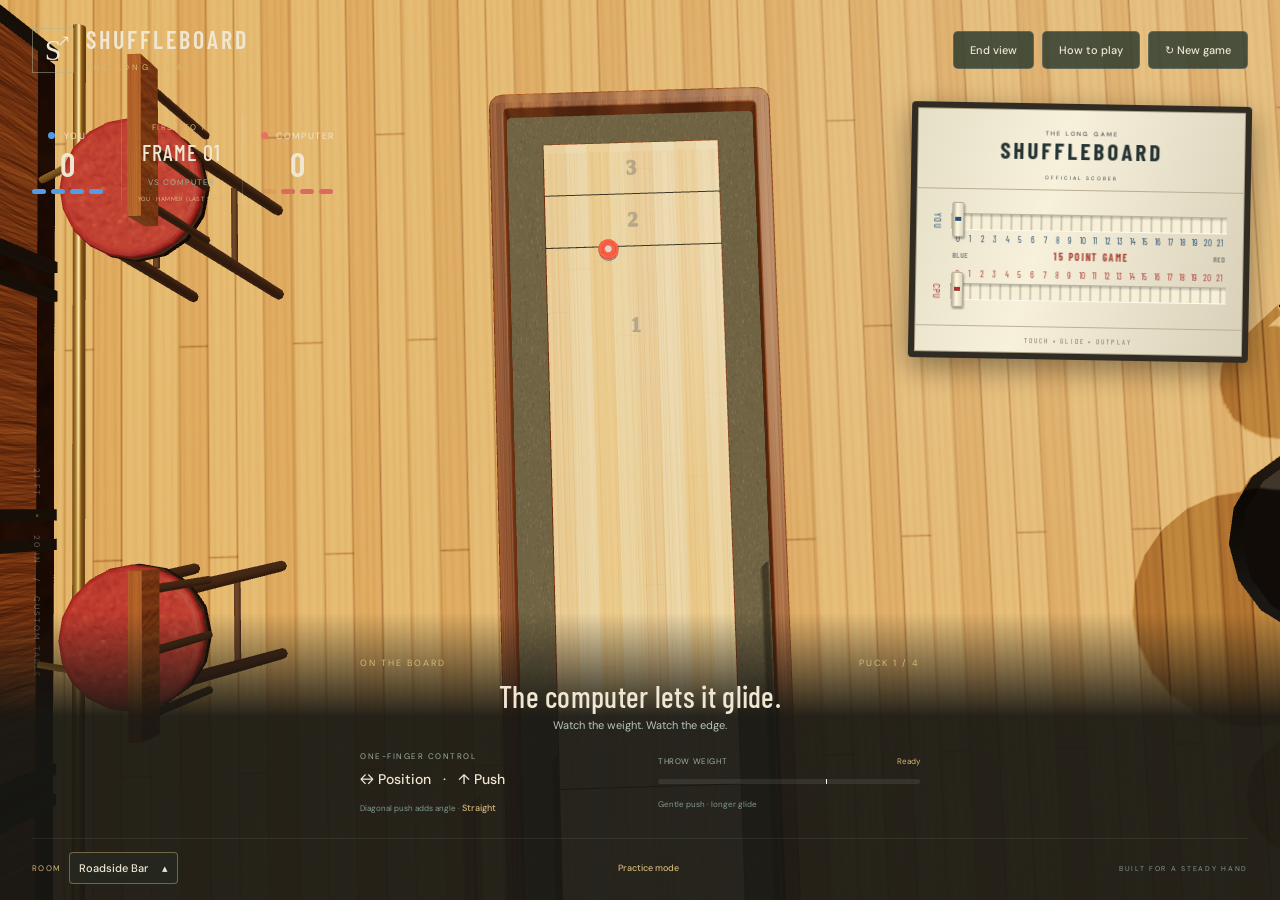
==== commit b2621be7: "Activate Shuffleboard GoatCounter endpoint with fresh analytics assets" ====
--- a/index.html
+++ b/index.html
@@ -7,4 +7,4 @@
 <footer><div class="shot-head"><span id="turn">YOUR SHOT</span><span id="shotCount">PUCK 1 / 4</span></div><h2 id="instruction">A little touch goes a long way.</h2><p id="hint">Slide sideways to position. Push up and release to throw.</p><div class="controls"><div class="gesture-guide"><span>ONE-FINGER CONTROL</span><b>↔ Position &nbsp; · &nbsp; ↑ Push</b><small>Diagonal push adds angle · <b id="angleText">Straight</b></small></div><div class="power"><div><span>THROW WEIGHT</span><b id="powerText">Ready</b></div><div class="track"><div id="powerFill"></div><i></i></div><small>Gentle push · longer glide</small></div><button id="next" hidden>Next frame ↗</button></div><section id="career" class="career" aria-label="Running win record" hidden><div><small>RUNNING WIN RECORD · THIS BROWSER</small><p>You <b id="careerHuman">0</b><span>vs</span> Computer <b id="careerComputer">0</b></p></div><button id="resetCareer">Reset record</button></section><div class="bottom"><div class="room-picker"><span>ROOM</span><button id="roomPicker" type="button" aria-haspopup="dialog" aria-controls="roomDialog"><span id="roomName">Roadside Bar</span><span aria-hidden="true">▴</span></button></div><button id="practice">Practice mode</button><span>BUILT FOR A STEADY HAND</span></div></footer>
 <dialog id="roomDialog" class="room-dialog" aria-labelledby="roomHeading"><button id="closeRooms" type="button" class="close" aria-label="Close room chooser">×</button><small>CHANGE THE SCENERY</small><h2 id="roomHeading">Choose your room</h2><p>Your score, pucks, and turn stay where they are.</p><div class="room-options"><button type="button" data-room="roadside" aria-pressed="true"><b>Roadside Bar</b><span>Dark beams, hanging mugs, and brass rails</span></button><button type="button" data-room="classic" aria-pressed="false"><b>Classic Room</b><span>Boat photographs and red leather stools</span></button></div></dialog>
 <dialog id="rules"><button id="closeHelp" class="close">×</button><small>WELCOME TO THE TABLE</small><h2>Touch. Glide. Outplay.</h2><p>You're blue. The computer is red. Hold the puck or touch anywhere on the table. Slide sideways to set your starting position, then push upward. A straight push stays straight; a deliberate diagonal during the forward stroke adds up to 3° of left or right angle. The blue line previews your direction. On phones, push distance controls weight, so you can move slowly and release when the meter shows the strength you want. With a mouse, forward speed controls weight.</p><p>Four pucks each, alternating turns. An opening coin toss chooses who goes first. The player who scores leads the next frame; if neither scores, the previous hammer player leads. The hammer is the last shot of a frame. Knock opponents away, but mind the gutters. Only the leading color scores, and only its pucks beyond the opponent's furthest puck.</p><div class="rules-grid"><b>1</b><span>Clear the far foul line, 72″ from the end.</span><b>2</b><span>Completely clear the line 12″ from the end.</span><b>3</b><span>Completely clear the line 6″ from the end.</span><b>4</b><span>Hang over the far edge without falling.</span></div><p class="fine">Line-touching pucks receive the lower score. First to 15 wins. Practice mode lets you throw without the computer. Use the Room selector below the controls to choose Roadside Bar or Classic Room; changing rooms keeps your game in progress. Keyboard: ← → position, Q / E angle, hold and release Space for power. Tap the scoring inset to see the entire scoring area.</p><a href="https://www.shuffleboardfederation.com/shuffleboard-federation-official-table-shuffleboard-rules.html" target="_blank" rel="noopener">Scoring dimensions · Shuffleboard Federation ↗</a></dialog>
-<script type="module" src="game.js?v=20261117-picker"></script></body></html>
+<script type="module" src="game.js?v=20261117-tracking"></script></body></html>
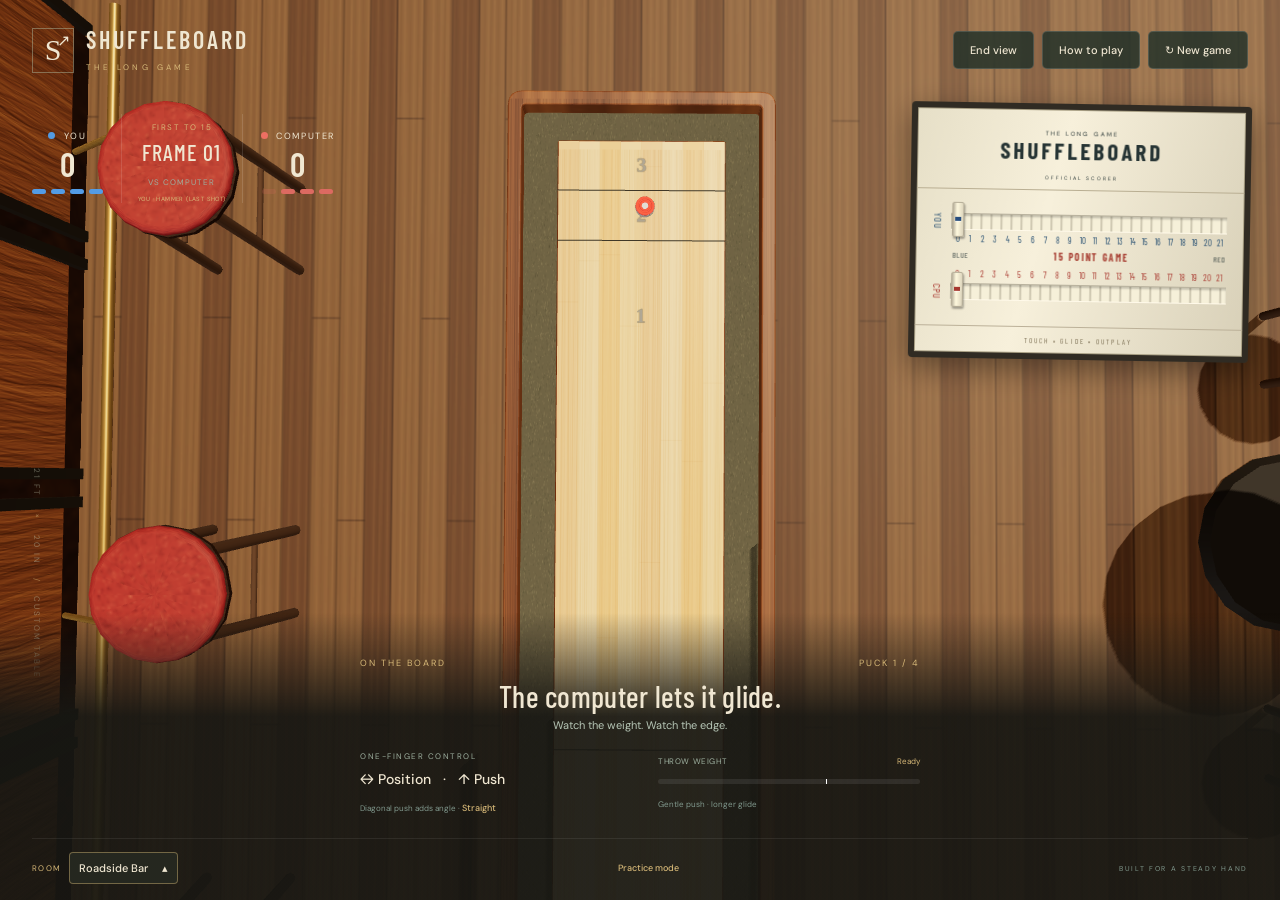
==== commit 950ef946: "Remove mismatched stool backs and replace football screen with antique sailing ship artwork" ====
--- a/index.html
+++ b/index.html
@@ -7,4 +7,4 @@
 <footer><div class="shot-head"><span id="turn">YOUR SHOT</span><span id="shotCount">PUCK 1 / 4</span></div><h2 id="instruction">A little touch goes a long way.</h2><p id="hint">Slide sideways to position. Push up and release to throw.</p><div class="controls"><div class="gesture-guide"><span>ONE-FINGER CONTROL</span><b>↔ Position &nbsp; · &nbsp; ↑ Push</b><small>Diagonal push adds angle · <b id="angleText">Straight</b></small></div><div class="power"><div><span>THROW WEIGHT</span><b id="powerText">Ready</b></div><div class="track"><div id="powerFill"></div><i></i></div><small>Gentle push · longer glide</small></div><button id="next" hidden>Next frame ↗</button></div><section id="career" class="career" aria-label="Running win record" hidden><div><small>RUNNING WIN RECORD · THIS BROWSER</small><p>You <b id="careerHuman">0</b><span>vs</span> Computer <b id="careerComputer">0</b></p></div><button id="resetCareer">Reset record</button></section><div class="bottom"><div class="room-picker"><span>ROOM</span><button id="roomPicker" type="button" aria-haspopup="dialog" aria-controls="roomDialog"><span id="roomName">Roadside Bar</span><span aria-hidden="true">▴</span></button></div><button id="practice">Practice mode</button><span>BUILT FOR A STEADY HAND</span></div></footer>
 <dialog id="roomDialog" class="room-dialog" aria-labelledby="roomHeading"><button id="closeRooms" type="button" class="close" aria-label="Close room chooser">×</button><small>CHANGE THE SCENERY</small><h2 id="roomHeading">Choose your room</h2><p>Your score, pucks, and turn stay where they are.</p><div class="room-options"><button type="button" data-room="roadside" aria-pressed="true"><b>Roadside Bar</b><span>Dark beams, hanging mugs, and brass rails</span></button><button type="button" data-room="classic" aria-pressed="false"><b>Classic Room</b><span>Boat photographs and red leather stools</span></button></div></dialog>
 <dialog id="rules"><button id="closeHelp" class="close">×</button><small>WELCOME TO THE TABLE</small><h2>Touch. Glide. Outplay.</h2><p>You're blue. The computer is red. Hold the puck or touch anywhere on the table. Slide sideways to set your starting position, then push upward. A straight push stays straight; a deliberate diagonal during the forward stroke adds up to 3° of left or right angle. The blue line previews your direction. On phones, push distance controls weight, so you can move slowly and release when the meter shows the strength you want. With a mouse, forward speed controls weight.</p><p>Four pucks each, alternating turns. An opening coin toss chooses who goes first. The player who scores leads the next frame; if neither scores, the previous hammer player leads. The hammer is the last shot of a frame. Knock opponents away, but mind the gutters. Only the leading color scores, and only its pucks beyond the opponent's furthest puck.</p><div class="rules-grid"><b>1</b><span>Clear the far foul line, 72″ from the end.</span><b>2</b><span>Completely clear the line 12″ from the end.</span><b>3</b><span>Completely clear the line 6″ from the end.</span><b>4</b><span>Hang over the far edge without falling.</span></div><p class="fine">Line-touching pucks receive the lower score. First to 15 wins. Practice mode lets you throw without the computer. Use the Room selector below the controls to choose Roadside Bar or Classic Room; changing rooms keeps your game in progress. Keyboard: ← → position, Q / E angle, hold and release Space for power. Tap the scoring inset to see the entire scoring area.</p><a href="https://www.shuffleboardfederation.com/shuffleboard-federation-official-table-shuffleboard-rules.html" target="_blank" rel="noopener">Scoring dimensions · Shuffleboard Federation ↗</a></dialog>
-<script type="module" src="game.js?v=20261117-tracking"></script></body></html>
+<script type="module" src="game.js?v=20261117-ship"></script></body></html>
